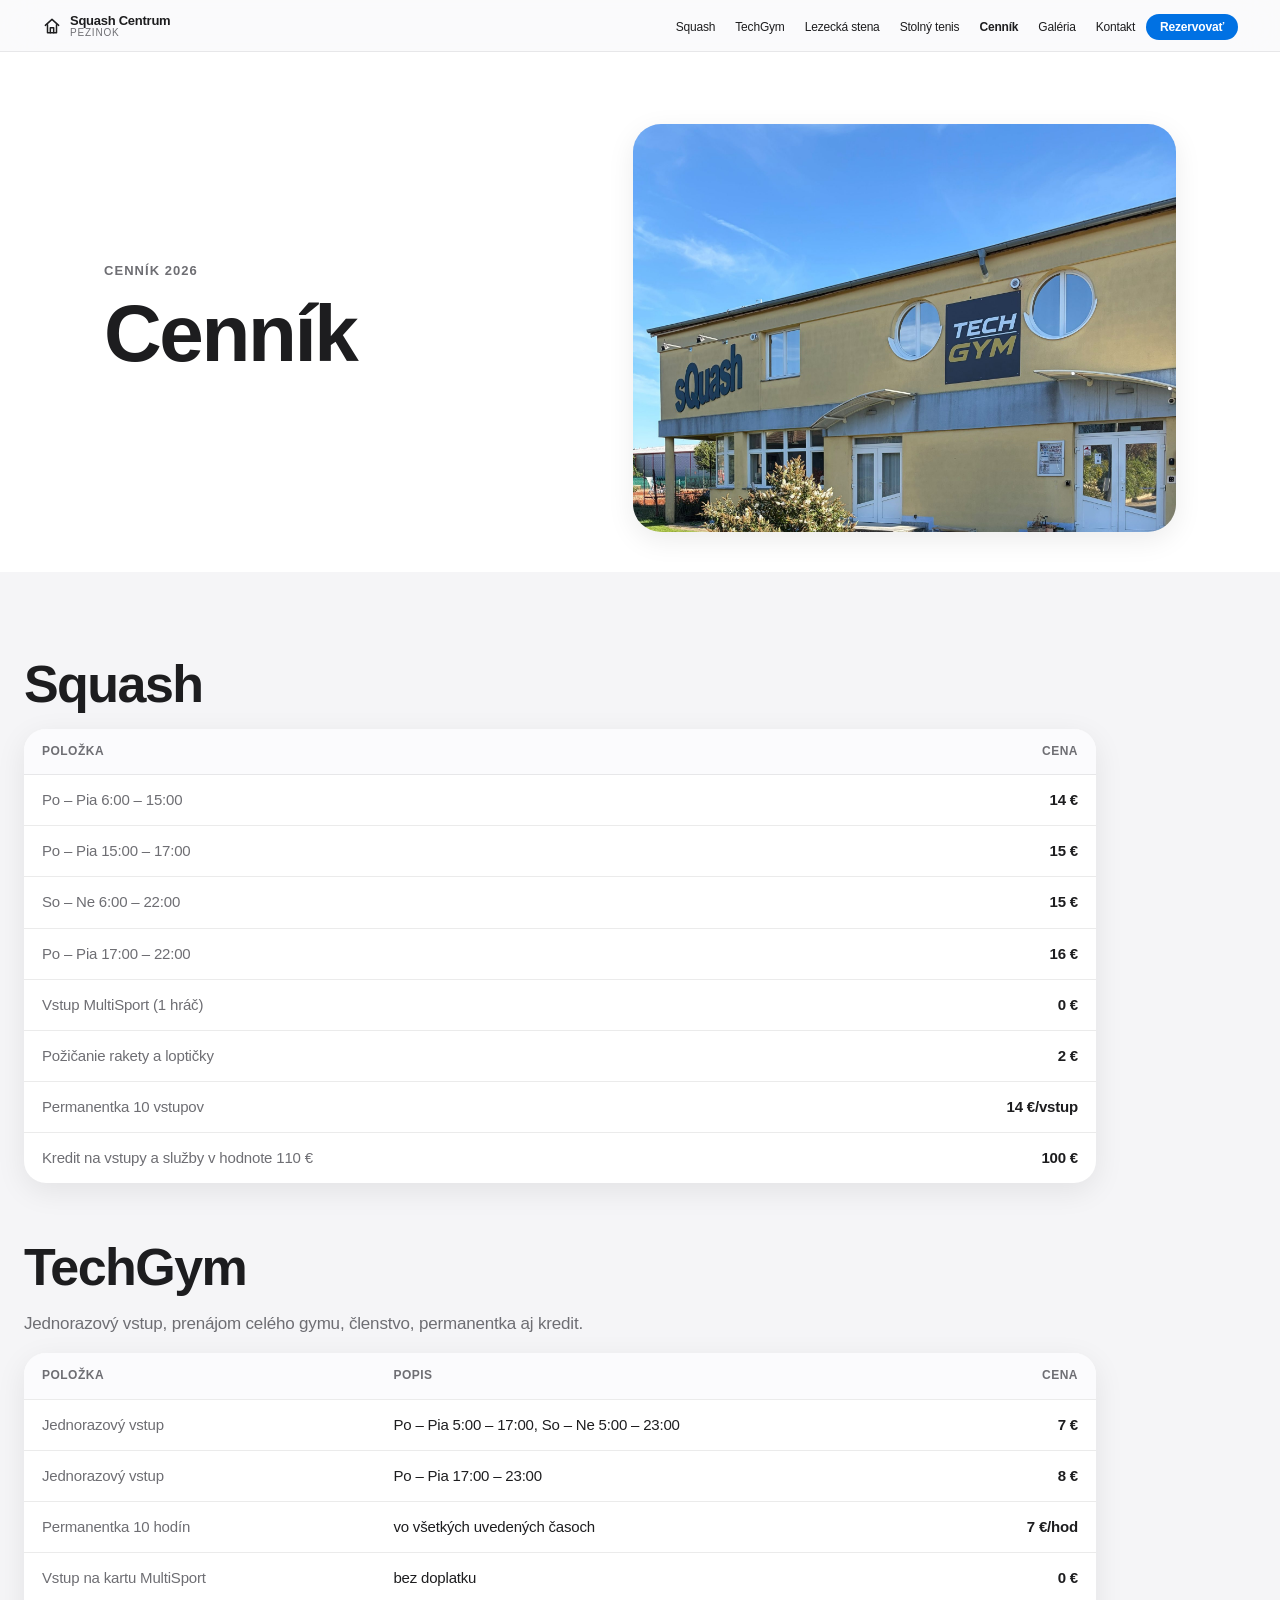
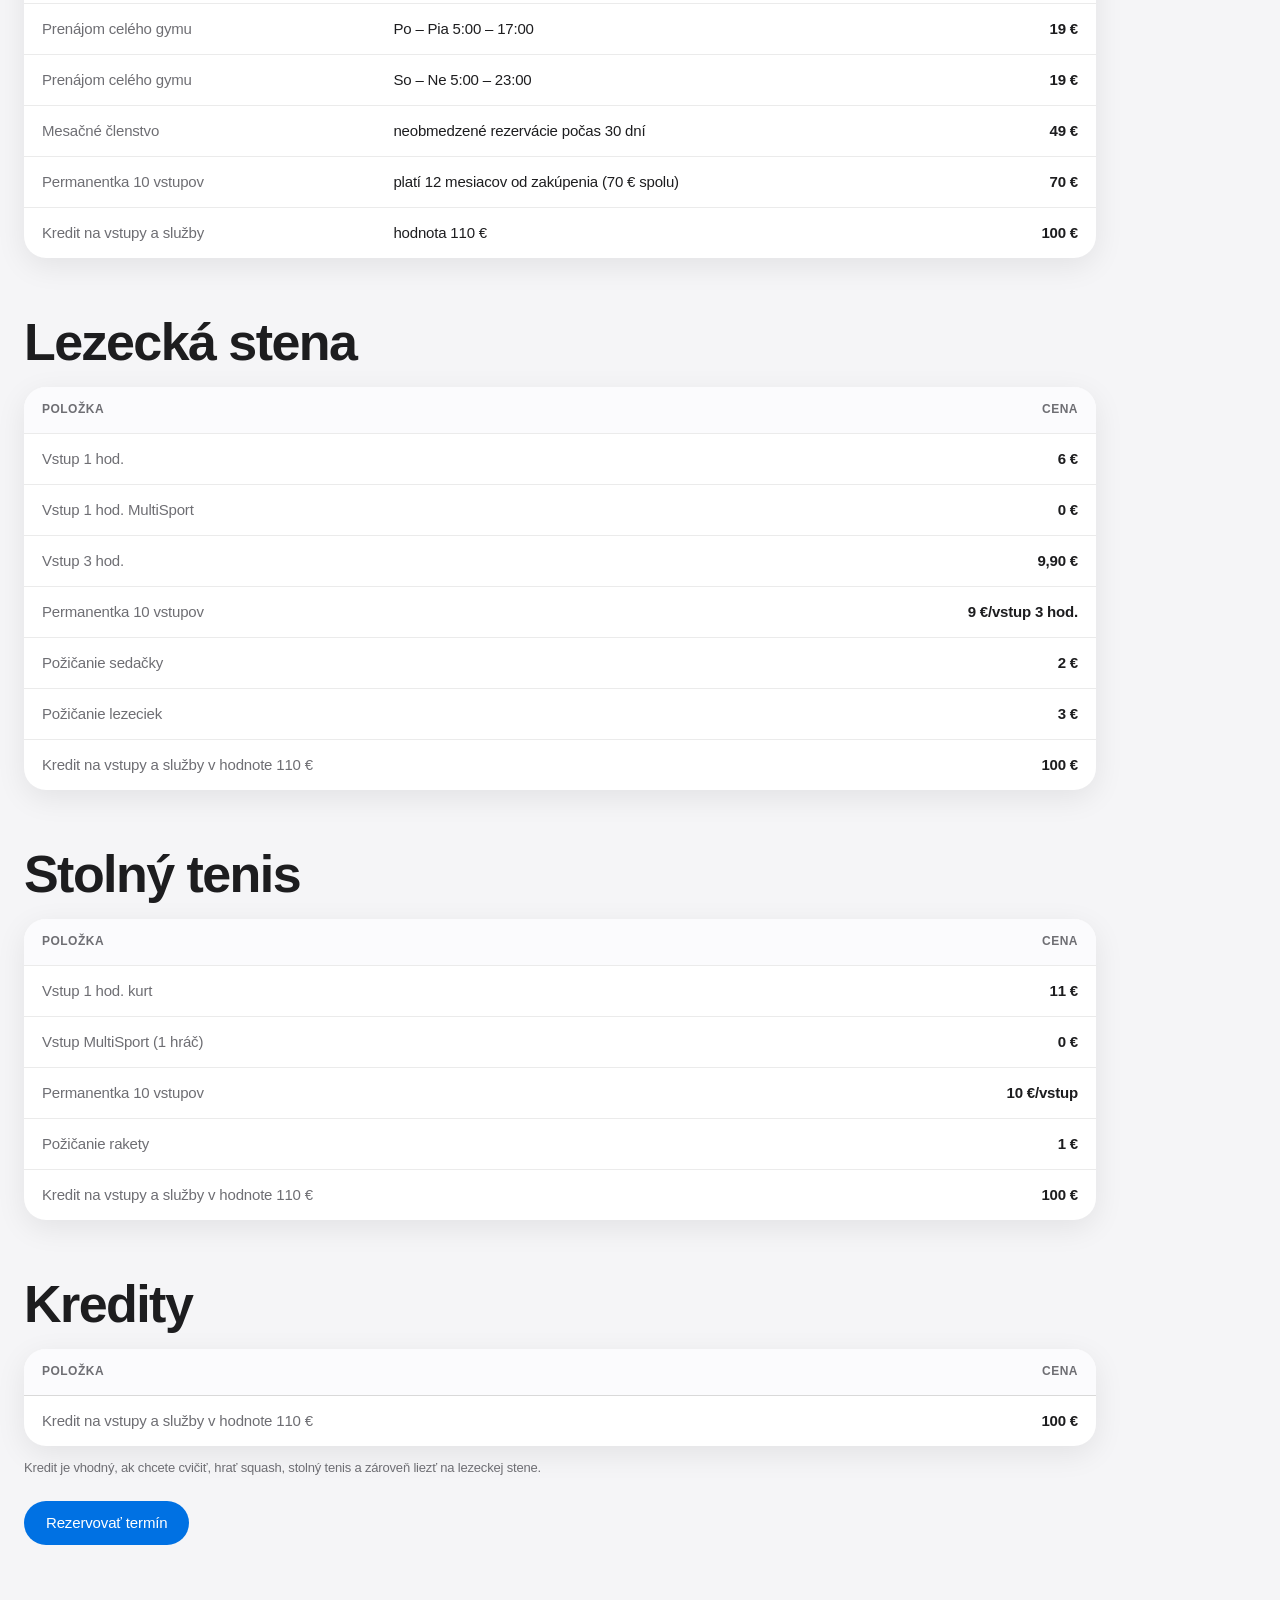
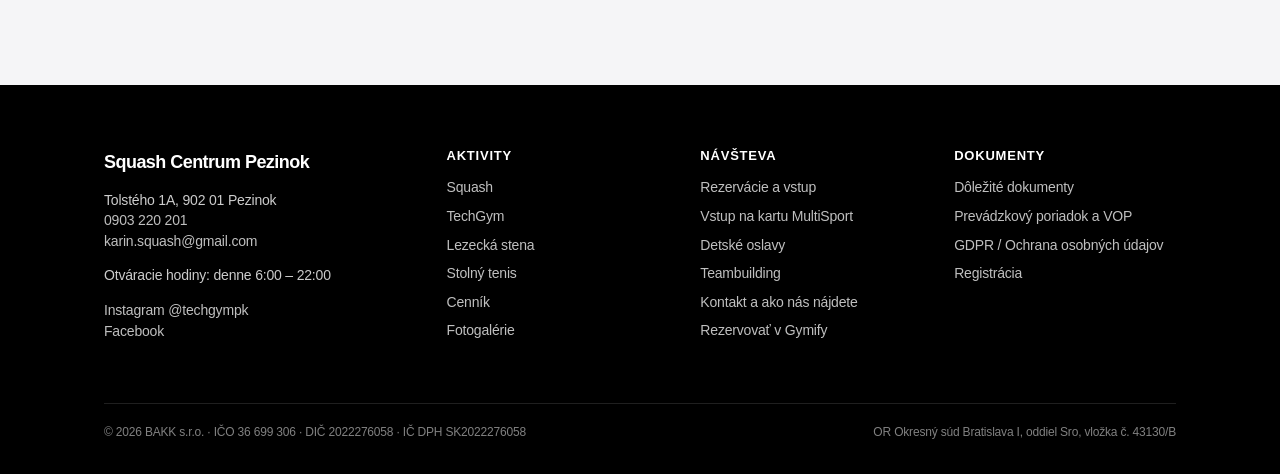
==== cennik/index.html @ 7c7b1151 "Add the approved squashpk.sk website for GitHub Pages. Static site for Squash Centrum Pezinok, publi" ====
<!DOCTYPE html>
<html lang="sk">
<head>
  <meta charset="utf-8">
  <meta name="viewport" content="width=device-width, initial-scale=1">
  <title>Cenník · Squash Centrum Pezinok</title>
  <meta name="description" content="Cenník Squash Centra Pezinok 2026: squash, TechGym, lezecká stena, stolný tenis, kredit a MultiSport.">
  <meta name="theme-color" content="#f5f5f7">
  <link rel="canonical" href="https://squashpk.sk/cennik/">
  <link rel="icon" href="/favicon.ico" sizes="32x32">
  <link rel="icon" type="image/png" href="/images/icons/favicon-192.png" sizes="192x192">
  <link rel="apple-touch-icon" href="/apple-touch-icon.png">
  <meta property="og:type" content="website">
  <meta property="og:locale" content="sk_SK">
  <meta property="og:site_name" content="Squash Centrum Pezinok">
  <meta property="og:title" content="Cenník · Squash Centrum Pezinok">
  <meta property="og:description" content="Cenník Squash Centra Pezinok 2026: squash, TechGym, lezecká stena, stolný tenis, kredit a MultiSport.">
  <meta property="og:url" content="https://squashpk.sk/cennik/">
  <meta property="og:image" content="https://squashpk.sk/images/og.jpg">
  <meta property="og:image:width" content="1200">
  <meta property="og:image:height" content="630">
  <meta name="twitter:card" content="summary_large_image">
  <meta name="twitter:title" content="Cenník · Squash Centrum Pezinok">
  <meta name="twitter:description" content="Cenník Squash Centra Pezinok 2026: squash, TechGym, lezecká stena, stolný tenis, kredit a MultiSport.">
  <meta name="twitter:image" content="https://squashpk.sk/images/og.jpg">
  <link rel="stylesheet" href="/css/style.css">
</head>
<body>
<a class="skip-link" href="#obsah">Preskočiť na obsah</a>
<header class="site-header">
  <div class="nav-wrap">
    <a class="brand" href="/" aria-label="Squash Centrum Pezinok – úvod">
      <svg class="brand-mark" viewBox="0 0 24 24" fill="none" stroke="currentColor" stroke-width="1.8" stroke-linecap="round" stroke-linejoin="round" aria-hidden="true">
        <path d="M4 11.2 12 4l8 7.2"/>
        <path d="M6.6 10.6V20h10.8V10.6"/>
        <path d="M10 20v-6h4v6"/>
      </svg>
      <span class="brand-text">
        <span class="brand-name">Squash Centrum</span>
        <span class="brand-sub">Pezinok</span>
      </span>
    </a>
    <button class="nav-toggle" type="button" aria-expanded="false" aria-controls="menu" aria-label="Otvoriť menu">
      <svg viewBox="0 0 24 24" fill="none" stroke="currentColor" stroke-width="1.8" aria-hidden="true"><path d="M4 7h16M4 12h16M4 17h16"/></svg>
    </button>
    <ul class="nav-links" id="menu">
      <li><a href="/squash/">Squash</a></li>
      <li><a href="/techgym/">TechGym</a></li>
      <li><a href="/lezecka-stena/">Lezecká stena</a></li>
      <li><a href="/stolny-tenis/">Stolný tenis</a></li>
      <li><a href="/cennik/" aria-current="page">Cenník</a></li>
      <li><a href="/galeria/">Galéria</a></li>
      <li><a href="/kontakt/">Kontakt</a></li>
      <li><a class="btn-nav" href="https://gymify.sk/gym/squash-centrum/booking?hideDefaultHeader=0&preferredType=0" target="_blank" rel="noopener">Rezervovať</a></li>
    </ul>
  </div>
</header>
<main id="obsah">

<section class="section section-white page-intro page-intro-with-photo">
  <div class="wrap intro-photo-grid">
    <div class="intro-photo-copy">
      <p class="eyebrow">Cenník 2026</p>
      <h1>Cenník</h1>
    </div>
    <figure class="intro-photo">
      <img src="/images/new/budova-hero.jpg" alt="Budova Squash Centra Pezinok so značkami sQuash a TECH GYM, Tolstého 1A" width="2000" height="1500" decoding="async" fetchpriority="high">
    </figure>
  </div>
</section>

<section class="section section-gray" id="squash">
  <div class="wrap price-block">
    <h2>Squash</h2>
    <div class="table-wrap"><table class="prices"><thead><tr><th>Položka</th><th>Cena</th></tr></thead><tbody><tr><td class="desc">Po – Pia 6:00 – 15:00</td><td>14&nbsp;€</td></tr><tr><td class="desc">Po – Pia 15:00 – 17:00</td><td>15&nbsp;€</td></tr><tr><td class="desc">So – Ne 6:00 – 22:00</td><td>15&nbsp;€</td></tr><tr><td class="desc">Po – Pia 17:00 – 22:00</td><td>16&nbsp;€</td></tr><tr><td class="desc">Vstup MultiSport (1 hráč)</td><td>0&nbsp;€</td></tr><tr><td class="desc">Požičanie rakety a loptičky</td><td>2&nbsp;€</td></tr><tr><td class="desc">Permanentka 10 vstupov</td><td>14&nbsp;€/vstup</td></tr><tr><td class="desc">Kredit na vstupy a služby v hodnote 110&nbsp;€</td><td>100&nbsp;€</td></tr></tbody></table></div>
  </div>

  <div class="wrap price-block" id="techgym">
    <h2>TechGym</h2>
    <p class="intro">Jednorazový vstup, prenájom celého gymu, členstvo, permanentka aj kredit.</p>
    <div class="table-wrap"><table class="prices"><thead><tr><th>Položka</th><th>Popis</th><th>Cena</th></tr></thead><tbody><tr><td class="desc">Jednorazový vstup</td><td>Po – Pia 5:00 – 17:00, So – Ne 5:00 – 23:00</td><td>7&nbsp;€</td></tr><tr><td class="desc">Jednorazový vstup</td><td>Po – Pia 17:00 – 23:00</td><td>8&nbsp;€</td></tr><tr><td class="desc">Permanentka 10 hodín</td><td>vo všetkých uvedených časoch</td><td>7&nbsp;€/hod</td></tr><tr><td class="desc">Vstup na kartu MultiSport</td><td>bez doplatku</td><td>0&nbsp;€</td></tr><tr><td class="desc">Prenájom celého gymu</td><td>Po – Pia 5:00 – 17:00</td><td>19&nbsp;€</td></tr><tr><td class="desc">Prenájom celého gymu</td><td>So – Ne 5:00 – 23:00</td><td>19&nbsp;€</td></tr><tr><td class="desc">Mesačné členstvo</td><td>neobmedzené rezervácie počas 30 dní</td><td>49&nbsp;€</td></tr><tr><td class="desc">Permanentka 10 vstupov</td><td>platí 12 mesiacov od zakúpenia (70&nbsp;€ spolu)</td><td>70&nbsp;€</td></tr><tr><td class="desc">Kredit na vstupy a služby</td><td>hodnota 110&nbsp;€</td><td>100&nbsp;€</td></tr></tbody></table></div>
  </div>

  <div class="wrap price-block" id="lezecka">
    <h2>Lezecká stena</h2>
    <div class="table-wrap"><table class="prices"><thead><tr><th>Položka</th><th>Cena</th></tr></thead><tbody><tr><td class="desc">Vstup 1 hod.</td><td>6&nbsp;€</td></tr><tr><td class="desc">Vstup 1 hod. MultiSport</td><td>0&nbsp;€</td></tr><tr><td class="desc">Vstup 3 hod.</td><td>9,90&nbsp;€</td></tr><tr><td class="desc">Permanentka 10 vstupov</td><td>9&nbsp;€/vstup 3 hod.</td></tr><tr><td class="desc">Požičanie sedačky</td><td>2&nbsp;€</td></tr><tr><td class="desc">Požičanie lezeciek</td><td>3&nbsp;€</td></tr><tr><td class="desc">Kredit na vstupy a služby v hodnote 110&nbsp;€</td><td>100&nbsp;€</td></tr></tbody></table></div>
  </div>

  <div class="wrap price-block" id="stolny">
    <h2>Stolný tenis</h2>
    <div class="table-wrap"><table class="prices"><thead><tr><th>Položka</th><th>Cena</th></tr></thead><tbody><tr><td class="desc">Vstup 1 hod. kurt</td><td>11&nbsp;€</td></tr><tr><td class="desc">Vstup MultiSport (1 hráč)</td><td>0&nbsp;€</td></tr><tr><td class="desc">Permanentka 10 vstupov</td><td>10&nbsp;€/vstup</td></tr><tr><td class="desc">Požičanie rakety</td><td>1&nbsp;€</td></tr><tr><td class="desc">Kredit na vstupy a služby v hodnote 110&nbsp;€</td><td>100&nbsp;€</td></tr></tbody></table></div>
  </div>

  <div class="wrap price-block" id="kredit">
    <h2>Kredity</h2>
    <div class="table-wrap"><table class="prices"><thead><tr><th>Položka</th><th>Cena</th></tr></thead><tbody><tr><td class="desc">Kredit na vstupy a služby v hodnote 110&nbsp;€</td><td>100&nbsp;€</td></tr></tbody></table></div>
    <p class="price-note">Kredit je vhodný, ak chcete cvičiť, hrať squash, stolný tenis a zároveň liezť na lezeckej stene.</p>
    <div class="cta-row">
<a class="btn btn-primary" href="https://gymify.sk/gym/squash-centrum/booking?hideDefaultHeader=0&preferredType=0" target="_blank" rel="noopener">Rezervovať termín</a>
</div>
  </div>
</section>

</main>
<footer class="site-footer">
  <div class="wrap">
    <div class="footer-grid">
      <div>
        <div class="footer-brand">Squash Centrum Pezinok</div>
        <p>Tolstého 1A, 902 01 Pezinok<br>
        <a href="tel:+421903220201">0903 220 201</a><br>
        <a href="mailto:karin.squash@gmail.com">karin.squash@gmail.com</a></p>
        <p>Otváracie hodiny: denne 6:00 – 22:00</p>
        <p>
          <a href="https://www.instagram.com/techgympk/" rel="noopener" target="_blank">Instagram @techgympk</a><br>
          <a href="https://www.facebook.com/profile.php?id=100054281301582" rel="noopener" target="_blank">Facebook</a>
        </p>
      </div>
      <div>
        <h4>Aktivity</h4>
        <ul>
          <li><a href="/squash/">Squash</a></li>
          <li><a href="/techgym/">TechGym</a></li>
          <li><a href="/lezecka-stena/">Lezecká stena</a></li>
          <li><a href="/stolny-tenis/">Stolný tenis</a></li>
          <li><a href="/cennik/">Cenník</a></li>
          <li><a href="/galeria/">Fotogalérie</a></li>
        </ul>
      </div>
      <div>
        <h4>Návšteva</h4>
        <ul>
          <li><a href="/rezervacie/">Rezervácie a vstup</a></li>
          <li><a href="/multisport/">Vstup na kartu MultiSport</a></li>
          <li><a href="/oslavy/">Detské oslavy</a></li>
          <li><a href="/teambuilding/">Teambuilding</a></li>
          <li><a href="/kontakt/">Kontakt a ako nás nájdete</a></li>
          <li><a href="https://gymify.sk/gym/squash-centrum/booking?hideDefaultHeader=0&preferredType=0" target="_blank" rel="noopener">Rezervovať v Gymify</a></li>
        </ul>
      </div>
      <div>
        <h4>Dokumenty</h4>
        <ul>
          <li><a href="/dokumenty/">Dôležité dokumenty</a></li>
          <li><a href="/dokumenty/prevadzkovy-poriadok-a-vop.pdf">Prevádzkový poriadok a VOP</a></li>
          <li><a href="/dokumenty/gdpr.pdf">GDPR / Ochrana osobných údajov</a></li>
          <li><a href="https://client.gymify.app/sk?activeTab=register&gymUuid=ca8c86b3-9357-4e39-b32e-3185f0a0b3aa&gymName=Squash" target="_blank" rel="noopener">Registrácia</a></li>
        </ul>
      </div>
    </div>
    <div class="legal">
      <div>© 2026 BAKK s.r.o. · IČO 36 699 306 · DIČ 2022276058 · IČ DPH SK2022276058</div>
      <div>OR Okresný súd Bratislava I, oddiel Sro, vložka č. 43130/B</div>
    </div>
  </div>
</footer>
<script src="/js/main.js"></script>
</body>
</html>
---- css/style.css ----
/* Squash Centrum Pezinok — clean Apple-inspired static site */
:root {
  --bg: #f5f5f7;
  --bg-elevated: #ffffff;
  --bg-dark: #000000;
  --bg-dark-2: #1d1d1f;
  --text: #1d1d1f;
  --text-secondary: #6e6e73;
  --text-tertiary: #86868b;
  --text-on-dark: #f5f5f7;
  --accent: #0071e3;
  --accent-hover: #0077ed;
  --accent-soft: #e8f1fc;
  --gold: #c9a227;
  --line: rgba(0, 0, 0, 0.08);
  --line-strong: rgba(0, 0, 0, 0.16);
  --radius: 22px;
  --radius-sm: 14px;
  --radius-pill: 980px;
  --nav-h: 52px;
  --shadow: 0 8px 30px rgba(0, 0, 0, 0.08);
  --shadow-lg: 0 20px 50px rgba(0, 0, 0, 0.14);
  --max: 1120px;
  --font: -apple-system, BlinkMacSystemFont, "SF Pro Display", "SF Pro Text", "Segoe UI", Inter, Roboto, "Helvetica Neue", Arial, sans-serif;
  --ease: cubic-bezier(0.25, 0.1, 0.25, 1);
}

*,
*::before,
*::after { box-sizing: border-box; }

html {
  scroll-behavior: smooth;
  -webkit-text-size-adjust: 100%;
}

@media (prefers-reduced-motion: reduce) {
  html { scroll-behavior: auto; }
  *, *::before, *::after {
    animation-duration: 0.01ms !important;
    animation-iteration-count: 1 !important;
    transition-duration: 0.01ms !important;
  }
}

body {
  margin: 0;
  font-family: var(--font);
  font-size: 17px;
  line-height: 1.47;
  letter-spacing: -0.011em;
  color: var(--text);
  background: var(--bg);
  min-height: 100vh;
}

img, video, svg { max-width: 100%; height: auto; display: block; }
picture { display: block; max-width: 100%; }
img { object-fit: cover; }
a { color: var(--accent); text-decoration: none; }
a:hover { text-decoration: underline; }
a:focus-visible, button:focus-visible, summary:focus-visible {
  outline: 3px solid var(--accent);
  outline-offset: 3px;
}

.skip-link {
  position: absolute;
  left: 12px;
  top: 0;
  transform: translateY(-160%);
  clip-path: inset(50%);
  background: var(--accent);
  color: #fff;
  padding: 8px 14px;
  border-radius: 8px;
  z-index: 200;
}
.skip-link:focus,
.skip-link:focus-visible {
  top: 12px;
  transform: none;
  clip-path: none;
}

/* ---------- Nav ---------- */
.site-header {
  position: fixed;
  top: 0;
  left: 0;
  right: 0;
  z-index: 100;
  height: var(--nav-h);
  backdrop-filter: saturate(180%) blur(20px);
  -webkit-backdrop-filter: saturate(180%) blur(20px);
  background: rgba(251, 251, 253, 0.78);
  border-bottom: 1px solid var(--line);
  transition: background 0.25s var(--ease), border-color 0.25s var(--ease);
}
.site-header.is-over-hero {
  background: rgba(0, 0, 0, 0.55);
  border-bottom-color: rgba(255, 255, 255, 0.12);
}
.site-header.is-over-hero .brand,
.site-header.is-over-hero .nav-links a,
.site-header.is-over-hero .nav-toggle {
  color: #fff;
}
.site-header.is-over-hero .nav-links a:hover { color: #fff; opacity: 0.8; }

.nav-wrap {
  max-width: 1240px;
  height: var(--nav-h);
  margin: 0 auto;
  padding: 0 22px;
  display: flex;
  align-items: center;
  gap: 18px;
}
.brand {
  display: flex;
  flex-direction: row;
  align-items: center;
  gap: 8px;
  color: var(--text);
  text-decoration: none !important;
  line-height: 1.05;
  flex-shrink: 0;
}
.brand-mark {
  width: 20px;
  height: 20px;
  flex-shrink: 0;
  display: block;
}
.brand-text {
  display: flex;
  flex-direction: column;
  justify-content: center;
}
.brand-name {
  font-weight: 600;
  font-size: 13px;
  letter-spacing: -0.02em;
}
.brand-sub {
  font-size: 10px;
  font-weight: 500;
  letter-spacing: 0.08em;
  text-transform: uppercase;
  color: var(--text-secondary);
}
.site-header.is-over-hero .brand-sub { color: rgba(255,255,255,0.7); }

.nav-links {
  display: flex;
  align-items: center;
  gap: 2px;
  margin-left: auto;
  list-style: none;
  padding: 0;
}
.nav-links a {
  color: var(--text);
  text-decoration: none;
  font-size: 12px;
  font-weight: 500;
  padding: 6px 9px;
  border-radius: 8px;
  white-space: nowrap;
}
.nav-links a:hover { background: rgba(0,0,0,0.05); text-decoration: none; }
.site-header.is-over-hero .nav-links a:hover { background: rgba(255,255,255,0.12); }
.nav-links a[aria-current="page"] { font-weight: 600; }

.btn {
  display: inline-flex;
  align-items: center;
  justify-content: center;
  gap: 8px;
  border: 0;
  cursor: pointer;
  font-family: inherit;
  font-weight: 510;
  font-size: 15px;
  letter-spacing: -0.01em;
  border-radius: var(--radius-pill);
  padding: 11px 22px;
  text-decoration: none !important;
  transition: transform 0.2s var(--ease), background 0.2s var(--ease), box-shadow 0.2s var(--ease);
}
.btn:hover { transform: scale(1.02); }
.btn-primary { background: var(--accent); color: #fff; }
.btn-primary:hover { background: var(--accent-hover); }
.btn-dark { background: var(--text); color: #fff; }
.btn-dark:hover { background: #000; }
.btn-light { background: #fff; color: var(--text); }
.btn-ghost {
  background: transparent;
  color: inherit;
  box-shadow: inset 0 0 0 1.5px currentColor;
}
.btn-sm { font-size: 13px; padding: 7px 16px; }
.btn-nav {
  background: var(--accent);
  color: #fff !important;
  padding: 6px 14px !important;
  border-radius: var(--radius-pill) !important;
  font-size: 12px !important;
  font-weight: 600 !important;
}
.btn-nav:hover { background: var(--accent-hover) !important; opacity: 1 !important; }

.nav-toggle {
  display: none;
  margin-left: auto;
  background: none;
  border: 0;
  color: var(--text);
  width: 44px;
  height: 44px;
  border-radius: 10px;
  cursor: pointer;
}
.nav-toggle svg { width: 22px; height: 22px; margin: 0 auto; }

main { padding-top: var(--nav-h); }

/* ---------- Layout ---------- */
.wrap {
  max-width: var(--max);
  margin: 0 auto;
  padding: 0 24px;
}
.section { padding: 84px 0; }
.section-sm { padding: 56px 0; }
.section-dark {
  background: var(--bg-dark);
  color: var(--text-on-dark);
}
.section-white { background: var(--bg-elevated); }
.section-gray { background: var(--bg); }

.eyebrow {
  font-size: 13px;
  font-weight: 600;
  letter-spacing: 0.08em;
  text-transform: uppercase;
  color: var(--text-secondary);
  margin: 0 0 10px;
}
.section-dark .eyebrow { color: rgba(255,255,255,0.55); }
h1, h2, h3, h4 { letter-spacing: -0.03em; line-height: 1.1; margin: 0 0 16px; font-weight: 650; }
h1 { font-size: clamp(40px, 7vw, 80px); }
h2 { font-size: clamp(32px, 5vw, 52px); }
h3 { font-size: clamp(22px, 3vw, 32px); }
h4 { font-size: 21px; letter-spacing: -0.02em; }
.lead {
  font-size: clamp(19px, 2.2vw, 24px);
  line-height: 1.4;
  letter-spacing: -0.016em;
  color: var(--text-secondary);
  max-width: 38em;
}
.section-dark .lead { color: rgba(255,255,255,0.72); }
.prose { max-width: 46em; }
.prose p { margin: 0 0 1em; }
.prose p:last-child { margin-bottom: 0; }
.muted, .note { color: var(--text-secondary); }
.small { font-size: 14px; color: var(--text-secondary); }

/* ---------- Hero ---------- */
.hero {
  position: relative;
  margin-top: calc(-1 * var(--nav-h));
  min-height: 100svh;
  min-height: 100vh;
  display: flex;
  align-items: flex-end;
  color: #fff;
  overflow: hidden;
  background: #111;
}
.hero-media, .hero-media img, .hero-media picture, .hero-media picture img {
  position: absolute;
  inset: 0;
  width: 100%;
  height: 100%;
  object-fit: cover;
}
.hero-media img {
  height: 100% !important;
  width: 100% !important;
  max-width: none !important;
  object-fit: cover;
  object-position: center 42%;
}
.page-hero.hero-tt .hero-media img { object-position: center 48%; }
.hero-bg-tt {
  background-image: url("/images/sports/stolny-hero.jpg");
  background-size: cover;
  background-position: center 48%;
  background-color: #1a3a55;
}
.hero-collage-grid .tile-tt {
  background-color: #1a3a55;
  background-image: url("/images/sports/stolny-hero.jpg");
  background-size: cover;
  background-position: center 48%;
}

.hero-collage-grid {
  position: absolute;
  inset: 0;
  display: grid;
  grid-template-columns: 1.2fr 1fr;
  grid-template-rows: 1fr 1fr;
  gap: 3px;
  background: #000;
}
.hero-collage-grid .tile {
  position: relative;
  overflow: hidden;
  min-height: 0;
}
.hero-collage-grid picture,
.hero-collage-grid img {
  position: absolute;
  inset: 0;
  width: 100%;
  height: 100%;
  object-fit: cover;
}
.hero-collage-grid .tile-squash img { object-position: center 30%; }
.hero-collage-grid .tile-gym img { object-position: center 40%; }
.hero-collage-grid .tile-climb img { object-position: center 35%; }
.hero-collage-grid .tile-tt img { object-position: 78% 48%; }
.hero::after {
  content: "";
  position: absolute;
  inset: 0;
  background:
    linear-gradient(180deg,
      rgba(0,0,0,0.38) 0%,
      rgba(0,0,0,0.22) 32%,
      rgba(0,0,0,0.55) 58%,
      rgba(0,0,0,0.82) 82%,
      rgba(0,0,0,0.90) 100%);
  pointer-events: none;
  z-index: 1;
}
.hero-content {
  position: relative;
  z-index: 2;
  width: 100%;
  max-width: 1240px;
  margin: 0 auto;
  padding: 0 28px 72px;
}
.hero h1 {
  color: #fff;
  margin-bottom: 14px;
  max-width: 14ch;
  text-shadow: 0 2px 28px rgba(0,0,0,0.55);
}
.hero .lead {
  color: rgba(255,255,255,0.94);
  max-width: 28em;
  text-shadow: 0 1px 18px rgba(0,0,0,0.55);
}
.hero .eyebrow {
  color: rgba(255,255,255,0.9);
  text-shadow: 0 1px 12px rgba(0,0,0,0.5);
}
.hero-actions { display: flex; flex-wrap: wrap; gap: 12px; margin-top: 28px; }

.page-hero {
  position: relative;
  margin-top: calc(-1 * var(--nav-h));
  min-height: 56vh;
  display: flex;
  align-items: flex-end;
  color: #fff;
  overflow: hidden;
  background: #111;
}
.page-hero::after {
  content: "";
  position: absolute;
  inset: 0;
  background: linear-gradient(180deg, rgba(0,0,0,0.2), rgba(0,0,0,0.7));
  pointer-events: none;
}
.page-hero .hero-media img { object-position: center 28%; }
.page-hero .hero-content { padding-bottom: 56px; }
.page-hero h1 { font-size: clamp(36px, 6vw, 68px); max-width: 16ch; }

/* ---------- Cards ---------- */
.card-grid {
  display: grid;
  grid-template-columns: repeat(2, 1fr);
  gap: 20px;
}
.card-grid-4 { grid-template-columns: repeat(4, 1fr); }
.card-grid-3 { grid-template-columns: repeat(3, 1fr); }
.sport-card, .info-card, .price-card, .doc-card {
  background: var(--bg-elevated);
  border-radius: var(--radius);
  overflow: hidden;
  box-shadow: var(--shadow);
  display: flex;
  flex-direction: column;
  color: inherit;
  text-decoration: none !important;
  transition: transform 0.3s var(--ease), box-shadow 0.3s var(--ease);
}
a.sport-card:hover, a.info-card:hover {
  transform: translateY(-4px);
  box-shadow: var(--shadow-lg);
}
.sport-card .thumb {
  aspect-ratio: 4/3;
  overflow: hidden;
  background: #eee;
}
.sport-card .thumb picture {
  width: 100%;
  height: 100%;
  display: block;
}
.sport-card .thumb img,
.sport-card .thumb picture img {
  width: 100%;
  height: 100%;
  object-fit: cover;
  display: block;
}
.sport-card .body, .info-card .body { padding: 22px 24px 24px; }
.sport-card h3 { margin-bottom: 8px; }
.sport-card p { margin: 0 0 16px; color: var(--text-secondary); font-size: 15px; }
.card-cta { font-weight: 600; font-size: 14px; color: var(--accent); }

.info-card { padding: 28px; }
.info-card h3 { margin-bottom: 10px; }

/* ---------- Split ---------- */
.split {
  display: grid;
  grid-template-columns: 1.05fr 0.95fr;
  gap: 48px;
  align-items: center;
}
.split.reverse { grid-template-columns: 0.95fr 1.05fr; }
.split.reverse .split-media { order: 2; }
.split-media {
  border-radius: var(--radius);
  overflow: hidden;
  box-shadow: var(--shadow);
  background: #eee;
}
.split-media picture { width: 100%; display: block; }
.split-media img, .split-media picture img {
  width: 100%;
  height: 100%;
  aspect-ratio: 4/3;
  object-fit: cover;
  display: block;
}
.split-media.portrait img,
.split-media.portrait picture img { aspect-ratio: 3/4; }

/* ---------- Feature list ---------- */
.feature-list {
  display: grid;
  grid-template-columns: 1fr 1fr;
  gap: 22px 28px;
  margin: 28px 0 0;
  padding: 0;
  list-style: none;
}
.feature-list li {
  background: var(--bg-elevated);
  border-radius: var(--radius-sm);
  padding: 22px;
  box-shadow: var(--shadow);
}
.feature-list h3, .feature-list h4 { font-size: 18px; margin-bottom: 8px; }
.feature-list p { margin: 0; color: var(--text-secondary); font-size: 15px; }

.checklist { list-style: none; padding: 0; margin: 16px 0; }
.checklist li {
  position: relative;
  padding: 8px 0 8px 28px;
}
.checklist li::before {
  content: "";
  position: absolute;
  left: 0;
  top: 14px;
  width: 16px;
  height: 16px;
  border-radius: 50%;
  background: var(--accent-soft);
  box-shadow: inset 0 0 0 5px var(--accent);
}

/* ---------- Tables / cennik ---------- */
.price-block { margin: 36px 0 56px; }
.price-block h3 { margin-bottom: 6px; }
.price-block .intro { color: var(--text-secondary); margin: 0 0 16px; }

.table-wrap {
  overflow-x: auto;
  background: var(--bg-elevated);
  border-radius: var(--radius);
  box-shadow: var(--shadow);
}
table.prices {
  width: 100%;
  border-collapse: collapse;
  font-size: 15px;
  min-width: 520px;
}
table.prices th,
table.prices td {
  text-align: left;
  padding: 14px 18px;
  border-bottom: 1px solid var(--line);
  vertical-align: top;
}
table.prices th {
  font-size: 12px;
  letter-spacing: 0.04em;
  text-transform: uppercase;
  color: var(--text-secondary);
  font-weight: 600;
  background: #fbfbfd;
}
table.prices tr:last-child td { border-bottom: 0; }
table.prices td:last-child,
table.prices th:last-child { text-align: right; font-variant-numeric: tabular-nums; font-weight: 600; }
table.prices td.desc { font-weight: 400; color: var(--text-secondary); text-align: left; }
table.prices .flag {
  display: inline-block;
  font-size: 11px;
  font-weight: 600;
  letter-spacing: 0.02em;
  background: #fff4d6;
  color: #7a5b00;
  border-radius: 6px;
  padding: 2px 7px;
  margin-left: 8px;
  vertical-align: middle;
}
.price-note {
  font-size: 13px;
  color: var(--text-secondary);
  margin: 12px 0 0;
}

/* ---------- Accordion ---------- */
.faq { display: grid; gap: 10px; }
.faq details {
  background: var(--bg-elevated);
  border-radius: var(--radius-sm);
  box-shadow: var(--shadow);
  padding: 0 22px;
}
.faq summary {
  cursor: pointer;
  font-weight: 600;
  font-size: 17px;
  letter-spacing: -0.02em;
  padding: 18px 0;
  list-style: none;
  display: flex;
  justify-content: space-between;
  align-items: center;
  gap: 12px;
}
.faq summary::-webkit-details-marker { display: none; }
.faq summary::after {
  content: "+";
  font-weight: 400;
  font-size: 24px;
  color: var(--text-tertiary);
  line-height: 1;
}
.faq details[open] summary::after { content: "–"; }
.faq details p, .faq details li { color: var(--text-secondary); }
.faq details .faq-body { padding: 0 0 18px; }

/* ---------- Gallery ---------- */
.gallery-grid {
  display: grid;
  grid-template-columns: repeat(4, 1fr);
  gap: 10px;
}
.gallery-grid a {
  border-radius: 14px;
  overflow: hidden;
  background: #eee;
  aspect-ratio: 1;
  display: block;
}
.gallery-grid img,
.gallery-grid picture,
.gallery-grid picture img {
  width: 100%;
  height: 100%;
  object-fit: cover;
  transition: transform 0.4s var(--ease);
}
.gallery-grid a:hover img { transform: scale(1.04); }

/* Lightbox */
.lb {
  position: fixed;
  inset: 0;
  background: rgba(0,0,0,0.92);
  display: none;
  align-items: center;
  justify-content: center;
  z-index: 300;
  padding: 24px;
}
.lb.is-open { display: flex; }
.lb img { max-width: min(1200px, 92vw); max-height: 88vh; width: auto; height: auto; border-radius: 8px; }
.lb-close, .lb-prev, .lb-next {
  position: absolute;
  background: rgba(255,255,255,0.12);
  color: #fff;
  border: 0;
  width: 48px;
  height: 48px;
  border-radius: 50%;
  cursor: pointer;
  font-size: 24px;
}
.lb-close { top: 16px; right: 16px; }
.lb-prev { left: 16px; top: 50%; transform: translateY(-50%); }
.lb-next { right: 16px; top: 50%; transform: translateY(-50%); }

/* ---------- Contact / map ---------- */
.contact-grid {
  display: grid;
  grid-template-columns: 0.9fr 1.1fr;
  gap: 28px;
  align-items: stretch;
}
.hours {
  width: 100%;
  border-collapse: collapse;
}
.hours td { padding: 8px 0; border-bottom: 1px solid var(--line); }
.hours td:last-child { text-align: right; font-variant-numeric: tabular-nums; font-weight: 600; }
.hours tr:last-child td { border-bottom: 0; }
.map-frame {
  border: 0;
  border-radius: var(--radius);
  width: 100%;
  height: 100%;
  min-height: 360px;
  box-shadow: var(--shadow);
  filter: grayscale(0.15);
}

/* ---------- Footer ---------- */
.site-footer {
  background: var(--bg-dark);
  color: rgba(255,255,255,0.8);
  padding: 64px 0 32px;
  font-size: 14px;
}
.footer-grid {
  display: grid;
  grid-template-columns: 1.4fr 1fr 1fr 1fr;
  gap: 32px;
  margin-bottom: 48px;
}
.site-footer h4 { color: #fff; font-size: 13px; letter-spacing: 0.06em; text-transform: uppercase; margin-bottom: 14px; }
.site-footer a { color: rgba(255,255,255,0.75); }
.site-footer a:hover { color: #fff; }
.site-footer ul { list-style: none; padding: 0; margin: 0; }
.site-footer li { margin: 0 0 8px; }
.footer-brand { color: #fff; font-weight: 650; font-size: 18px; letter-spacing: -0.03em; margin-bottom: 8px; }
.legal {
  border-top: 1px solid rgba(255,255,255,0.12);
  padding-top: 20px;
  color: rgba(255,255,255,0.5);
  font-size: 12px;
  display: flex;
  flex-wrap: wrap;
  gap: 8px 20px;
  justify-content: space-between;
}

.cta-row { display: flex; flex-wrap: wrap; gap: 12px; margin-top: 24px; }
.kicker { font-size: 21px; letter-spacing: -0.02em; font-weight: 500; margin: 0 0 24px; }

/* ---------- Utility ---------- */
.center { text-align: center; }
.center .lead, .center .prose { margin-left: auto; margin-right: auto; }
.mb-0 { margin-bottom: 0; }
.mt-s { margin-top: 16px; }
.mt-l { margin-top: 36px; }

.page-intro {
  padding-top: 72px;
  padding-bottom: 32px;
}
.page-intro-compact {
  padding-top: 88px;
  padding-bottom: 12px;
}
.page-intro-compact h1 { margin-bottom: 0; }
.section.page-intro-compact + .section { padding-top: 32px; }
.sr-only {
  position: absolute; width: 1px; height: 1px; padding: 0; margin: -1px;
  overflow: hidden; clip: rect(0,0,0,0); white-space: nowrap; border: 0;
}

.badge {
  display: inline-flex;
  align-items: center;
  gap: 6px;
  font-size: 12px;
  font-weight: 600;
  letter-spacing: 0.04em;
  text-transform: uppercase;
  background: var(--accent-soft);
  color: var(--accent);
  border-radius: var(--radius-pill);
  padding: 4px 10px;
  margin-bottom: 12px;
}

.app-links { display: flex; flex-wrap: wrap; gap: 10px; margin-top: 12px; }
.app-links a { font-size: 14px; font-weight: 600; }

.uncertain {
  background: #fff8e6;
  border-left: 3px solid #e0a800;
  padding: 12px 16px;
  border-radius: 8px;
  font-size: 14px;
  color: #5c4a00;
  margin: 12px 0;
}

/* ---------- Responsive ---------- */
@media (max-width: 1024px) {
  .card-grid-4 { grid-template-columns: repeat(2, 1fr); }
  .gallery-grid { grid-template-columns: repeat(3, 1fr); }
  .footer-grid { grid-template-columns: 1fr 1fr; }
  .nav-links a { padding: 6px 7px; font-size: 11.5px; }
}

@media (max-width: 860px) {
  .nav-toggle { display: inline-flex; align-items: center; justify-content: center; }
  .nav-links {
    display: none;
    position: fixed;
    top: var(--nav-h);
    left: 0; right: 0;
    background: rgba(251,251,253,0.98);
    backdrop-filter: blur(20px);
    flex-direction: column;
    align-items: stretch;
    padding: 12px 16px 24px;
    gap: 4px;
    margin: 0;
    box-shadow: var(--shadow);
    max-height: calc(100svh - var(--nav-h));
    overflow: auto;
  }
  .nav-links.is-open { display: flex; }
  .nav-links a, .nav-links .btn-nav {
    font-size: 17px !important;
    padding: 12px 14px !important;
    border-radius: 10px !important;
    color: var(--text) !important;
  }
  .nav-links .btn-nav {
    background: var(--accent) !important;
    color: #fff !important;
    text-align: center;
    margin-top: 8px;
  }
  .site-header.is-over-hero .nav-links a { color: var(--text) !important; }
  body.nav-open { overflow: hidden; }

  .card-grid, .card-grid-3, .card-grid-4,
  .split, .split.reverse,
  .contact-grid, .feature-list { grid-template-columns: 1fr; }
  .split.reverse .split-media { order: 0; }
  .gallery-grid { grid-template-columns: repeat(2, 1fr); }
  .section { padding: 64px 0; }
  .hero-content { padding: 0 20px 48px; }
  .hero { min-height: 100svh; }
  .hero-collage-grid .tile-squash img { object-position: center 22%; }
  .hero-collage-grid .tile-gym img { object-position: center 35%; }
  .hero-collage-grid .tile-climb img { object-position: center 25%; }
  .hero-collage-grid .tile-tt {
    background-position: 80% 45%;
  }
  .hero-collage-grid .tile-tt img { object-position: 80% 45%; }
  .page-hero .hero-media img { object-position: center 22%; }
  .footer-grid { grid-template-columns: 1fr; gap: 28px; }
}

@media (min-width: 1440px) {
  .wrap { max-width: 1180px; }
}


@media (max-width: 860px) {
  table.prices { min-width: 0; font-size: 13px; }
  table.prices th, table.prices td { padding: 10px 10px; }
  table.prices td:last-child, table.prices th:last-child { white-space: nowrap; }
  .table-wrap {
    overflow-x: auto;
    -webkit-overflow-scrolling: touch;
    box-shadow: var(--shadow);
  }
  .nav-links .btn-nav { width: 100%; }
}


/* ===== Proposal only: modern home hero + activity chips + compact O nás ===== */

.hero-modern {
  min-height: calc(100svh - 88px);
  min-height: calc(100vh - 88px);
}
.hero-modern .hero-media img {
  object-position: 20% 45%;
}
.hero-modern.hero-light .hero-media img {
  object-position: center;
}
.hero-modern.hero-light {
  color: #1d1d1f;
  background: #f5f5f7;
}
.hero-modern.hero-light::after {
  background:
    linear-gradient(to top,
      rgba(255,255,255,0.82) 0%,
      rgba(255,255,255,0.50) 26%,
      rgba(255,255,255,0.14) 52%,
      rgba(255,255,255,0.00) 72%);
}
.hero-modern.hero-light h1,
.hero-modern.hero-light .lead,
.hero-modern.hero-light .eyebrow {
  color: #1d1d1f;
  text-shadow: none;
}
.hero-modern.hero-light .lead {
  color: #3d3d3f;
}
.hero-modern.hero-light .eyebrow {
  color: #6e6e73;
}
.hero-modern.hero-light .btn-light {
  background: #fff;
  color: #1d1d1f;
  box-shadow: 0 0 0 1px rgba(0,0,0,0.10), 0 1px 2px rgba(0,0,0,0.06);
}
/* Light frosted nav over the bright home hero */
body:has(.hero-modern.hero-light) .site-header.is-over-hero {
  background: rgba(251, 251, 253, 0.82);
  border-bottom-color: var(--line);
}
body:has(.hero-modern.hero-light) .site-header.is-over-hero .brand,
body:has(.hero-modern.hero-light) .site-header.is-over-hero .nav-links a,
body:has(.hero-modern.hero-light) .site-header.is-over-hero .nav-toggle {
  color: var(--text);
}
body:has(.hero-modern.hero-light) .site-header.is-over-hero .brand-sub {
  color: var(--text-secondary);
}
body:has(.hero-modern.hero-light) .site-header.is-over-hero .nav-links a:hover {
  color: var(--text);
  opacity: 1;
  background: rgba(0,0,0,0.05);
}

/* Desktop-only floating sport cards — sit beside the photo, never over the copy */
.hero-sport-float {
  display: none;
}
.activity-chip .chip-photo { display: none; }
.hero-modern h1 {
  max-width: 14ch;
  font-size: clamp(40px, 7vw, 76px);
}
.hero-modern .lead {
  max-width: 26em;
}

.activity-chips {
  background: var(--bg-elevated);
  border-bottom: 1px solid var(--line);
}
.chips-row {
  display: grid;
  grid-template-columns: repeat(4, 1fr);
  gap: 8px;
  padding: 14px 0 16px;
}
.activity-chip {
  display: flex;
  align-items: center;
  justify-content: center;
  gap: 10px;
  padding: 14px 12px;
  border-radius: 16px;
  color: var(--text);
  text-decoration: none !important;
  font-weight: 600;
  font-size: 15px;
  letter-spacing: -0.02em;
  transition: background 0.2s var(--ease), transform 0.2s var(--ease);
}
.activity-chip:hover {
  background: var(--bg);
}
.activity-chip svg {
  width: 22px;
  height: 22px;
  flex-shrink: 0;
  color: var(--accent);
}

.about-intro {
  margin-bottom: 28px;
}
.about-visual {
  border-radius: var(--radius);
  overflow: hidden;
  margin: 0 0 28px;
  aspect-ratio: 16/7;
  background: #eee;
}
.about-visual img {
  width: 100%;
  height: 100%;
  object-fit: cover;
  object-position: 50% 60%;
  display: block;
}
.about-tiles {
  display: grid;
  grid-template-columns: repeat(3, 1fr);
  gap: 12px;
}
.about-tile {
  display: flex;
  flex-direction: column;
  gap: 6px;
  padding: 20px 22px 22px;
  background: var(--bg);
  border-radius: 18px;
  color: inherit;
  text-decoration: none !important;
  transition: transform 0.25s var(--ease), background 0.25s var(--ease);
}
.about-tile:hover { transform: translateY(-2px); background: #ececef; }
.about-tile strong {
  font-size: 17px;
  letter-spacing: -0.02em;
}
.about-tile span {
  font-size: 14px;
  line-height: 1.4;
  color: var(--text-secondary);
}
.about-contact {
  margin: 28px 0 0;
  font-size: 15px;
  color: var(--text-secondary);
}
.about-contact a {
  color: var(--accent);
  text-decoration: none !important;
  font-weight: 500;
}

@media (max-width: 860px) {
  .hero-modern {
    min-height: 54svh;
    min-height: 54vh;
  }
  .hero-modern .hero-media img { object-position: 22% 40%; }
  .hero-sport-float { display: none !important; }
  .chips-row {
    grid-template-columns: repeat(2, 1fr);
    padding: 12px 0 16px;
    gap: 10px;
  }
  .activity-chip {
    flex-direction: column;
    align-items: stretch;
    justify-content: flex-start;
    gap: 0;
    padding: 0;
    overflow: hidden;
    background: var(--bg-elevated);
    box-shadow: var(--shadow);
    border-radius: 16px;
    font-size: 14px;
  }
  .activity-chip .chip-photo {
    display: block;
    aspect-ratio: 16 / 10;
    overflow: hidden;
    background: #eee;
  }
  .activity-chip .chip-photo img {
    width: 100%;
    height: 100%;
    object-fit: cover;
    display: block;
  }
  .activity-chip svg {
    display: none;
  }
  .activity-chip > span:not(.chip-photo) {
    padding: 10px 12px 11px;
    text-align: center;
  }
  .about-visual { aspect-ratio: 16/9; }
  .about-tiles { grid-template-columns: 1fr; }
}


/* ===== Proposal only: O nás accordion + photo ===== */
.about-split { align-items: start; }
.about-interactive { min-width: 0; }
.about-interactive > p {
  margin: 0 0 22px;
  font-size: 18px;
  line-height: 1.5;
  color: var(--text-secondary);
  max-width: 42em;
}
.about-accordion { display: flex; flex-direction: column; gap: 8px; }
.about-acc {
  background: var(--bg);
  border-radius: 16px;
  overflow: hidden;
}
.about-acc-btn {
  width: 100%;
  display: flex;
  align-items: center;
  gap: 12px;
  padding: 16px 18px;
  border: 0;
  background: transparent;
  color: var(--text);
  font: inherit;
  font-weight: 600;
  font-size: 16px;
  letter-spacing: -0.02em;
  text-align: left;
  cursor: pointer;
}
.about-acc-btn:hover { background: rgba(0,0,0,0.03); }
.about-acc-btn:focus-visible { outline: 2px solid var(--accent); outline-offset: -2px; }
.about-acc-btn svg:first-child {
  width: 22px;
  height: 22px;
  flex-shrink: 0;
  color: var(--accent);
}
.about-acc-title { flex: 1; min-width: 0; }
.about-acc-chevron {
  width: 18px;
  height: 18px;
  flex-shrink: 0;
  color: var(--text-secondary);
  transition: transform 0.3s var(--ease);
}
.about-acc.is-open .about-acc-chevron { transform: rotate(180deg); }
.about-acc-panel {
  display: grid;
  grid-template-rows: 0fr;
  transition: grid-template-rows 0.35s var(--ease);
}
.about-acc.is-open .about-acc-panel { grid-template-rows: 1fr; }
.about-acc-inner { overflow: hidden; }
.about-acc-inner p {
  margin: 0;
  padding: 0 18px 18px 52px;
  font-size: 16px;
  line-height: 1.55;
  color: var(--text-secondary);
}
.about-split .split-media img { object-position: center 40%; }

@media (max-width: 860px) {
  .about-acc-inner p { padding-left: 18px; }
  .about-acc-title { font-size: 15px; }
}

@media (min-width: 861px) {
  .about-split .split-media { position: sticky; top: 80px; }
}

/* Proposal only: squash page hero — keep player head below the nav */
.page-hero.hero-from-behind .hero-media img {
  object-position: center 42%;
}

/* Proposal only: keep the climber visible in the wide desktop hero */
.page-hero.hero-lezecka .hero-media img {
  object-position: 68% 56%;
}


@media (min-width: 861px) {
  .hero-sport-float {
    display: flex;
    flex-direction: column;
    gap: 14px;
    position: absolute;
    right: max(28px, calc((100vw - 1240px) / 2 + 8px));
    top: calc(var(--nav-h) + 28px);
    bottom: 36px;
    width: min(340px, 26vw);
    z-index: 3;
    pointer-events: auto;
  }
  .hero-sport-float a {
    flex: 1 1 0;
    min-height: 0;
    position: relative;
    display: block;
    border-radius: 20px;
    overflow: hidden;
    box-shadow: 0 10px 28px rgba(0,0,0,0.16);
    color: #fff;
    text-decoration: none !important;
  }
  .hero-sport-float img {
    width: 100%;
    height: 100%;
    object-fit: cover;
    display: block;
  }
  .hero-sport-float a:nth-child(3) img { object-position: center 48%; }
  .hero-sport-float span {
    position: absolute;
    left: 12px;
    top: 12px;
    padding: 6px 12px 6px 10px;
    border-radius: 980px;
    background: rgba(20,20,22,0.42);
    backdrop-filter: blur(14px) saturate(1.2);
    -webkit-backdrop-filter: blur(14px) saturate(1.2);
    border: 1px solid rgba(255,255,255,0.16);
    font-size: 14px;
    font-weight: 600;
    letter-spacing: -0.02em;
    line-height: 1.2;
  }
  .hero-modern.hero-light .hero-content {
    padding-right: max(28px, calc(min(340px, 26vw) + 56px));
  }
}

@media (max-width: 860px) {
  .hero-modern.hero-light .hero-content {
    padding: 0 20px 28px;
  }
  .hero-modern.hero-light h1 {
    font-size: clamp(34px, 9vw, 48px);
  }
}

@media (max-width: 370px) {
  .hero-modern {
    min-height: 50svh;
    min-height: 50vh;
  }
  .hero-modern.hero-light .cta-row {
    gap: 8px;
    flex-wrap: nowrap;
  }
  .hero-modern.hero-light .cta-row .btn {
    flex: 1 1 0;
    padding: 11px 8px;
    font-size: 13px;
    white-space: nowrap;
  }
}

/* ===== Proposal only: Apple-like mobile home (does not affect desktop) ===== */
@media (max-width: 860px) {
  .wrap { padding: 0 20px; }
  .nav-wrap { padding: 0 20px; }
  .section { padding: 56px 0; }
  .section h2 {
    font-weight: 700;
    letter-spacing: -0.04em;
    line-height: 1.08;
  }
  .section .lead {
    line-height: 1.47;
    color: var(--text-secondary);
  }

  /* Mobile: full-bleed photo behind the text, players visible below */
  .hero-modern.hero-light {
    display: flex;
    flex-direction: column;
    align-items: stretch;
    justify-content: flex-start;
    min-height: 85svh;
    min-height: 85vh;
    margin-top: calc(-1 * var(--nav-h));
    overflow: hidden;
    background: #f5f5f7;
    color: #1d1d1f;
  }
  .hero-modern.hero-light::after {
    display: block;
    background:
      linear-gradient(to bottom,
        rgba(255,255,255,0.94) 0%,
        rgba(255,255,255,0.86) 16%,
        rgba(255,255,255,0.62) 32%,
        rgba(255,255,255,0.22) 48%,
        rgba(255,255,255,0.04) 64%,
        rgba(255,255,255,0.00) 78%);
  }

  .hero-modern.hero-light .hero-content {
    order: 0;
    position: relative;
    z-index: 2;
    width: 100%;
    max-width: none;
    margin: 0;
    padding: calc(var(--nav-h) + 20px) 20px 28px;
  }
  .hero-modern.hero-light .eyebrow {
    font-size: 12px;
    font-weight: 600;
    letter-spacing: 0.12em;
    color: var(--text-tertiary);
    margin: 0 0 12px;
  }
  .hero-modern.hero-light h1 {
    font-size: clamp(42px, 11.5vw, 54px);
    font-weight: 700;
    letter-spacing: -0.048em;
    line-height: 1.02;
    margin: 0 0 16px;
    max-width: none;
    color: var(--text);
  }
  .hero-modern.hero-light .lead {
    font-size: clamp(17px, 4.5vw, 19px);
    line-height: 1.47;
    letter-spacing: -0.011em;
    color: var(--text-secondary);
    max-width: none;
    margin: 0;
  }
  .hero-modern.hero-light .cta-row {
    display: flex;
    flex-wrap: nowrap;
    gap: 10px;
    margin-top: 28px;
  }
  .hero-modern.hero-light .cta-row .btn {
    flex: 1 1 0;
    padding: 14px 16px;
    font-size: 16px;
    font-weight: 510;
    white-space: nowrap;
  }

  .hero-modern.hero-light .hero-media {
    order: 0;
    position: absolute;
    inset: 0;
    width: 100%;
    height: 100%;
    margin: 0;
    border-radius: 0;
    overflow: hidden;
    aspect-ratio: auto;
    background: #e8e8ed;
    box-shadow: none;
  }
  .hero-modern.hero-light .hero-media picture,
  .hero-modern.hero-light .hero-media picture img,
  .hero-modern.hero-light .hero-media img {
    position: absolute;
    inset: 0;
    width: 100% !important;
    height: 100% !important;
    max-width: none !important;
    object-fit: cover;
    object-position: center bottom;
  }

  /* 2×2 activity cards: clearly below the hero, centered, not touching the photo */
  .activity-chips {
    background: var(--bg);
    border-bottom: 0;
    padding: 32px 0 8px;
  }
  .chips-row {
    display: grid;
    grid-template-columns: repeat(2, minmax(0, 1fr));
    justify-content: center;
    width: 100%;
    max-width: 100%;
    margin-left: auto;
    margin-right: auto;
    padding: 0 20px 28px;
    gap: 12px;
    box-sizing: border-box;
  }
  .activity-chip {
    border-radius: 20px;
    box-shadow: 0 4px 18px rgba(0, 0, 0, 0.06);
    background: var(--bg-elevated);
  }
  .activity-chip > span:not(.chip-photo) {
    padding: 12px 12px 14px;
    font-size: 15px;
    font-weight: 600;
    letter-spacing: -0.02em;
    color: var(--text);
  }

  /* O nás accordion and photo */
  .about-interactive > p {
    font-size: 17px;
    line-height: 1.47;
    color: var(--text-secondary);
    margin: 0 0 24px;
  }
  .about-accordion { gap: 10px; }
  .about-acc {
    border-radius: 18px;
    background: var(--bg);
  }
  .about-acc-btn {
    padding: 16px 18px;
    font-size: 16px;
    letter-spacing: -0.022em;
  }
  .about-acc-inner p {
    padding: 0 18px 18px 18px;
    font-size: 16px;
    line-height: 1.5;
  }
  .about-split { gap: 28px; }
  .about-split .split-media,
  .about-visual {
    border-radius: 22px;
  }

  /* Sport / info cards */
  .card-grid { gap: 16px; }
  .sport-card,
  .info-card,
  .price-card,
  .doc-card {
    border-radius: 20px;
    box-shadow: 0 4px 18px rgba(0, 0, 0, 0.06);
  }
  .sport-card .body,
  .info-card .body { padding: 20px; }
  .info-card { padding: 20px; }
  .section .cta-row {
    flex-direction: column;
    align-items: stretch;
    gap: 10px;
  }
  .section .cta-row .btn {
    flex: 0 0 auto;
    width: 100%;
    text-align: center;
  }

  /* Footer */
  .site-footer { padding: 48px 0 28px; }
  .site-footer li { margin: 0 0 10px; }
  .site-footer a { font-size: 15px; }
  .legal { gap: 10px 20px; }
}

@media (max-width: 370px) {
  .hero-modern.hero-light {
    min-height: 85svh;
    min-height: 85vh;
  }
  .hero-modern.hero-light h1 {
    font-size: 40px;
  }
  .hero-modern.hero-light .cta-row {
    gap: 8px;
    flex-wrap: nowrap;
  }
  .hero-modern.hero-light .cta-row .btn {
    flex: 1 1 0;
    padding: 12px 8px;
    font-size: 14px;
    white-space: nowrap;
  }
  .hero-modern.hero-light .hero-media {
    border-radius: 0;
  }
}

/* ===== Proposal only: Apple-style intro photo (Kontakt, Cenník) ===== */
.page-intro-with-photo {
  padding-top: 72px;
  padding-bottom: 40px;
}
.page-intro-with-photo.page-intro-compact,
.section.page-intro-with-photo + .section { padding-top: 40px; }
.section.page-intro-with-photo + .section { padding-top: 48px; }
.intro-photo-grid {
  display: grid;
  grid-template-columns: minmax(0, 1fr) minmax(0, 1.15fr);
  gap: 40px 56px;
  align-items: center;
}
.intro-photo-copy { min-width: 0; }
.intro-photo-copy h1 { margin-bottom: 16px; }
.intro-photo-copy .lead { margin: 0; max-width: 22em; }
.intro-photo {
  margin: 0;
  border-radius: 28px;
  overflow: hidden;
  background: #eee;
  box-shadow: 0 8px 28px rgba(0, 0, 0, 0.08);
}
.intro-photo img {
  width: 100%;
  height: auto;
  aspect-ratio: 4 / 3;
  object-fit: cover;
  object-position: center 55%;
  display: block;
}
@media (max-width: 860px) {
  .page-intro-with-photo { padding-top: 36px; padding-bottom: 28px; }
  .intro-photo-grid {
    grid-template-columns: 1fr;
    gap: 24px;
  }
  .intro-photo { border-radius: 24px; }
  .intro-photo-copy h1 { margin-bottom: 12px; }
}
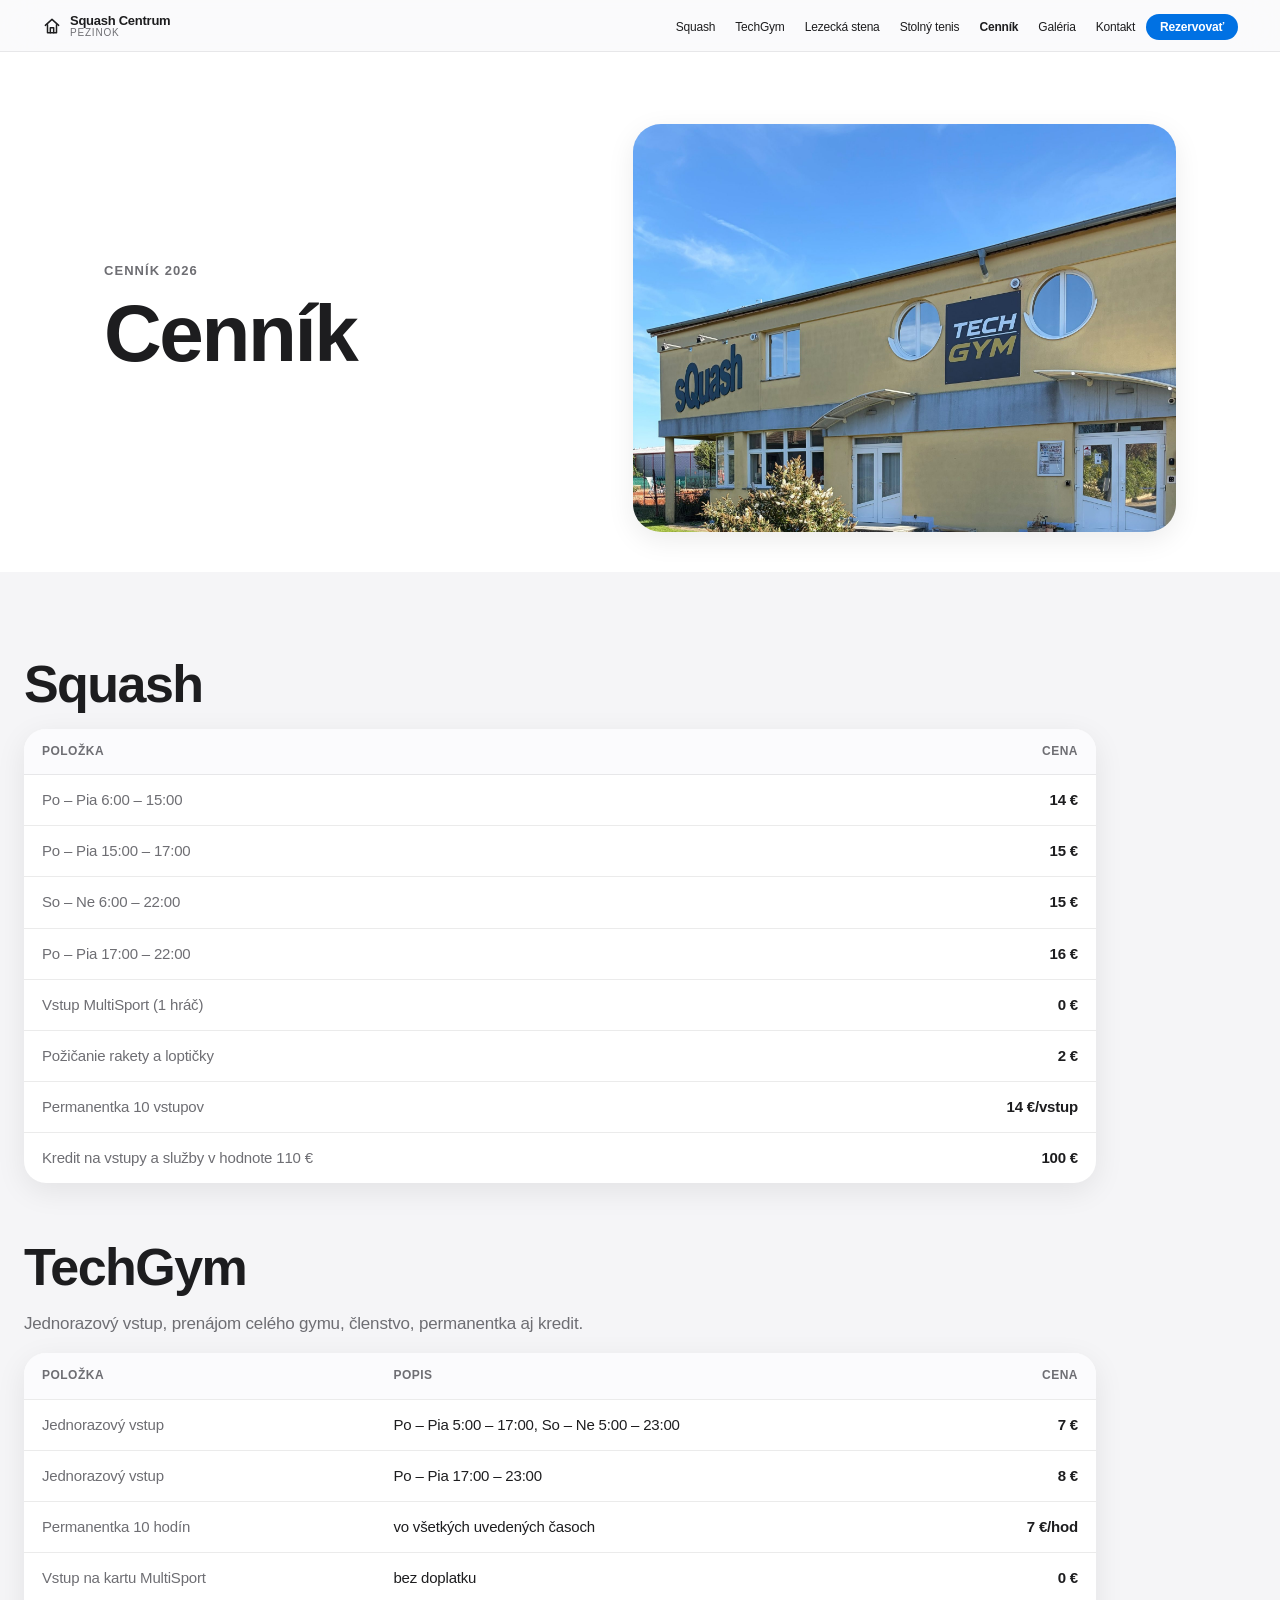
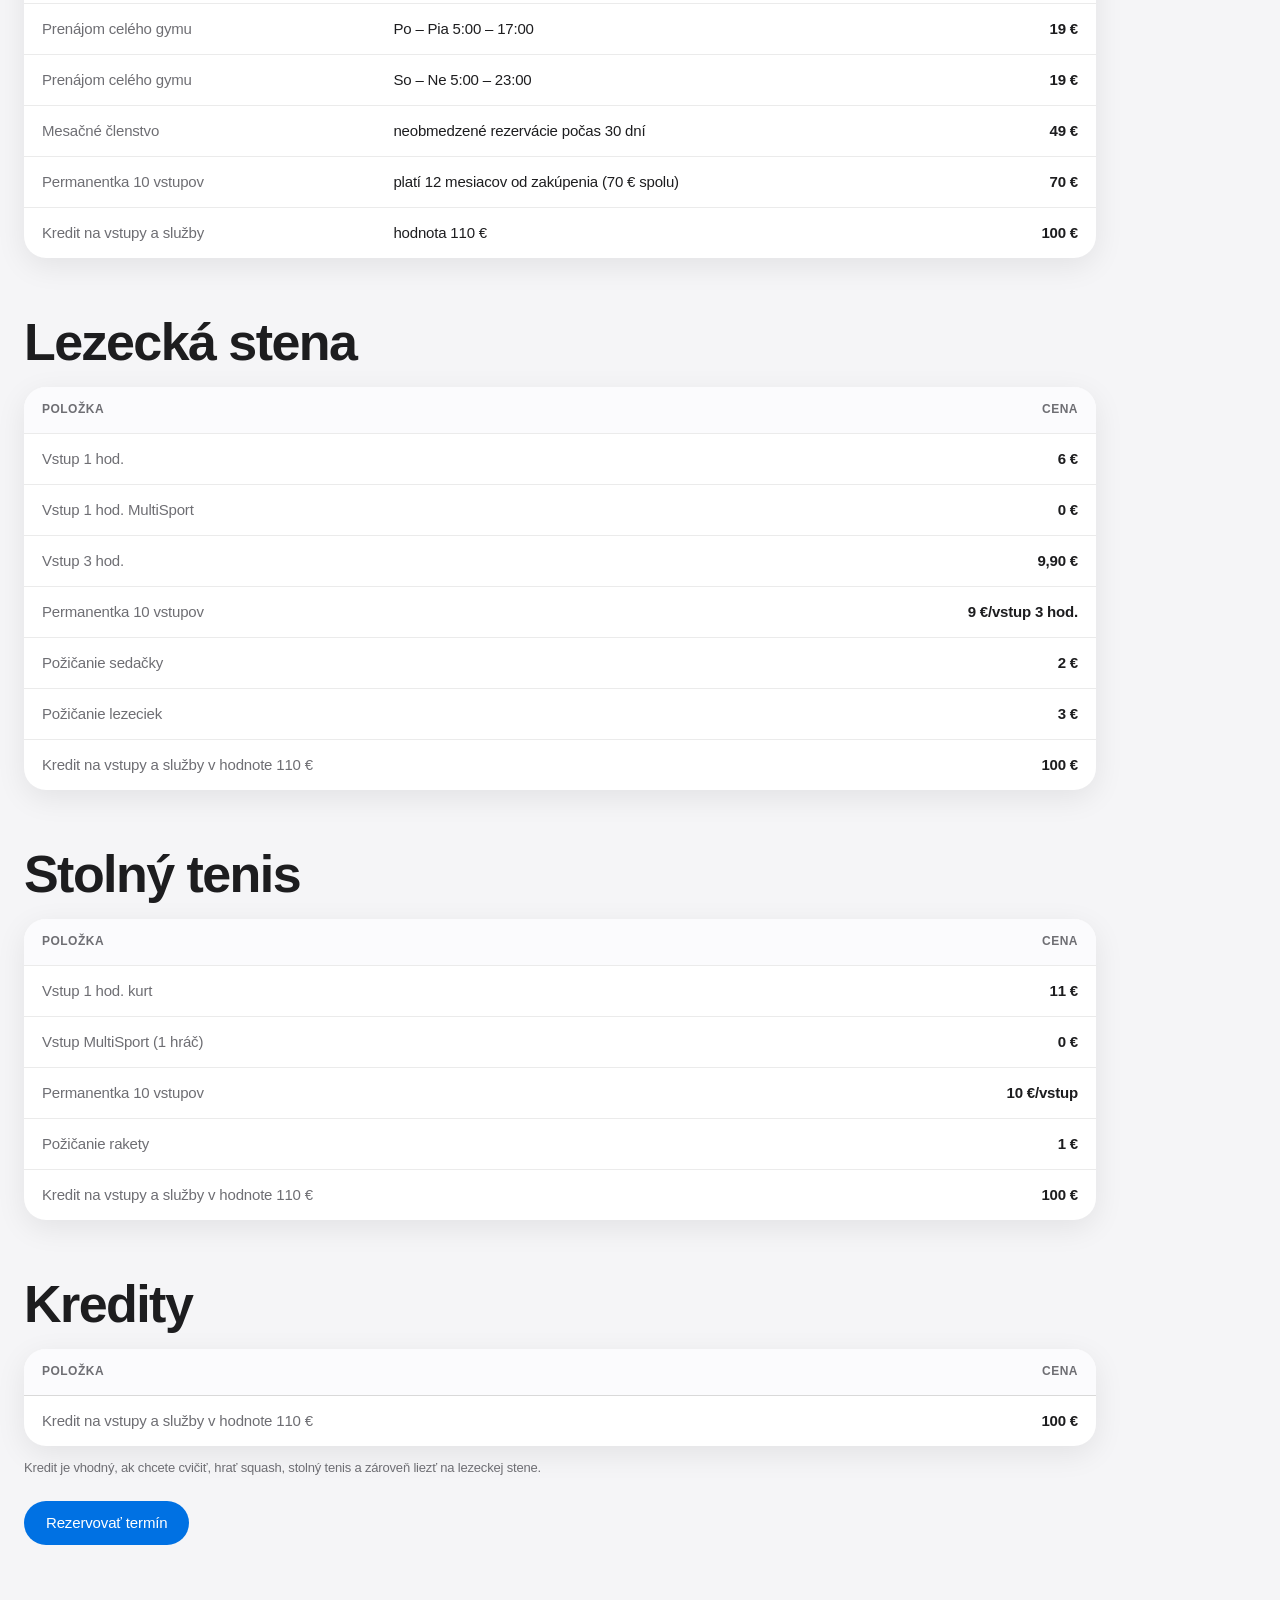
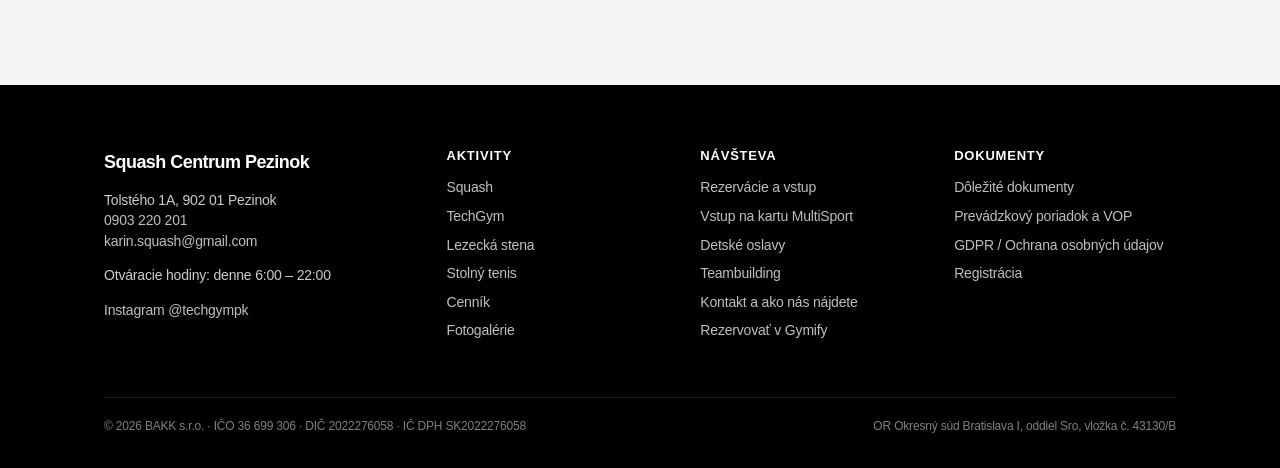
==== commit 5001719f: "Add schema.org JSON-LD, sitemap lastmod, and remove Facebook links. Structured data covers the homep" ====
--- a/cennik/index.html
+++ b/cennik/index.html
@@ -112,8 +112,7 @@
         <a href="mailto:karin.squash@gmail.com">karin.squash@gmail.com</a></p>
         <p>Otváracie hodiny: denne 6:00 – 22:00</p>
         <p>
-          <a href="https://www.instagram.com/techgympk/" rel="noopener" target="_blank">Instagram @techgympk</a><br>
-          <a href="https://www.facebook.com/profile.php?id=100054281301582" rel="noopener" target="_blank">Facebook</a>
+          <a href="https://www.instagram.com/techgympk/" rel="noopener" target="_blank">Instagram @techgympk</a>
         </p>
       </div>
       <div>
